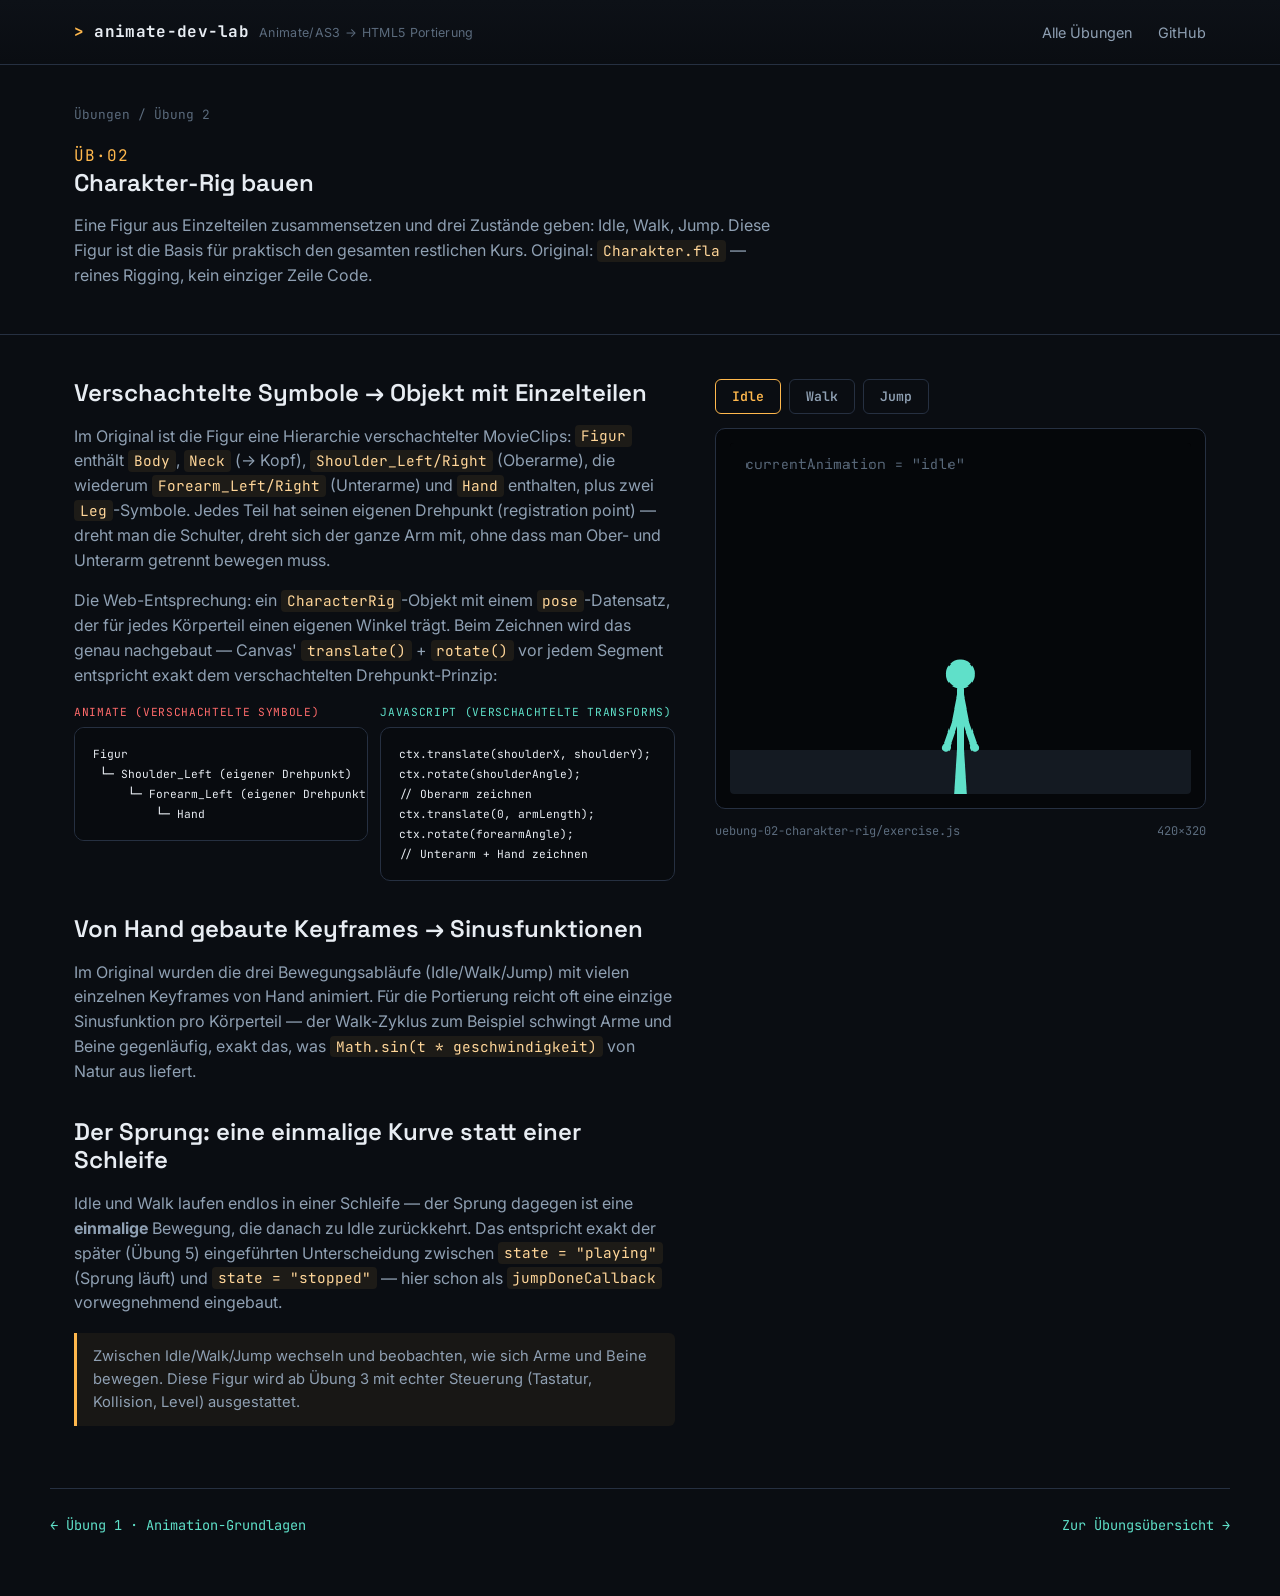
==== exercises/uebung-02-charakter-rig/index.html @ 0319c812 "added exercise 02" ====
<!DOCTYPE html>
<html lang="de">
<head>
<meta charset="UTF-8">
<meta name="viewport" content="width=device-width, initial-scale=1.0">
<title>Übung 2 · Charakter-Rig bauen — Animate/AS3 → HTML5 Game Dev Lab</title>
<link rel="preconnect" href="https://fonts.googleapis.com">
<link href="https://fonts.googleapis.com/css2?family=Space+Grotesk:wght@500;600;700&family=Inter:wght@400;500;600&family=JetBrains+Mono:wght@400;500;700&display=swap" rel="stylesheet">
<link rel="stylesheet" href="../../assets/css/site.css">
<link rel="stylesheet" href="exercise.css">
</head>
<body>

<header class="site-header">
  <div class="wrap">
    <div class="brand"><span class="dot">&gt;</span> animate-dev-lab <small>Animate/AS3 → HTML5 Portierung</small></div>
    <nav class="site-nav">
      <a href="../../index.html">Alle Übungen</a>
      <a href="https://github.com/Michdo93" target="_blank" rel="noopener">GitHub</a>
    </nav>
  </div>
</header>

<section class="chapter-hero">
  <div class="wrap">
    <div class="breadcrumb"><a href="../../index.html">Übungen</a> / Übung 2</div>
    <span class="readout">ÜB·02</span>
    <h1>Charakter-Rig bauen</h1>
    <p class="lede" style="color:var(--text-dim); max-width:70ch;">
      Eine Figur aus Einzelteilen zusammensetzen und drei Zustände geben:
      Idle, Walk, Jump. Diese Figur ist die Basis für praktisch den gesamten
      restlichen Kurs. Original: <code>Charakter.fla</code> — reines Rigging,
      kein einziger Zeile Code.
    </p>
  </div>
</section>

<main class="wrap">
  <div class="learn-grid">

    <div class="learn-col">
      <h2>Verschachtelte Symbole → Objekt mit Einzelteilen</h2>
      <p>
        Im Original ist die Figur eine Hierarchie verschachtelter
        MovieClips: <code>Figur</code> enthält <code>Body</code>,
        <code>Neck</code> (→ Kopf), <code>Shoulder_Left/Right</code>
        (Oberarme), die wiederum <code>Forearm_Left/Right</code> (Unterarme)
        und <code>Hand</code> enthalten, plus zwei <code>Leg</code>-Symbole.
        Jedes Teil hat seinen eigenen Drehpunkt (registration point) — dreht
        man die Schulter, dreht sich der ganze Arm mit, ohne dass man Ober-
        und Unterarm getrennt bewegen muss.
      </p>
      <p>
        Die Web-Entsprechung: ein <code>CharacterRig</code>-Objekt mit einem
        <code>pose</code>-Datensatz, der für jedes Körperteil einen eigenen
        Winkel trägt. Beim Zeichnen wird das genau nachgebaut — Canvas'
        <code>translate()</code> + <code>rotate()</code> vor jedem Segment
        entspricht exakt dem verschachtelten Drehpunkt-Prinzip:
      </p>
      <div class="compare">
        <div class="col old">
          <span class="tag">Animate (verschachtelte Symbole)</span>
          <pre><code>Figur
 └─ Shoulder_Left (eigener Drehpunkt)
     └─ Forearm_Left (eigener Drehpunkt)
         └─ Hand</code></pre>
        </div>
        <div class="col new">
          <span class="tag">JavaScript (verschachtelte Transforms)</span>
          <pre><code>ctx.translate(shoulderX, shoulderY);
ctx.rotate(shoulderAngle);
// Oberarm zeichnen
ctx.translate(0, armLength);
ctx.rotate(forearmAngle);
// Unterarm + Hand zeichnen</code></pre>
        </div>
      </div>

      <h2>Von Hand gebaute Keyframes → Sinusfunktionen</h2>
      <p>
        Im Original wurden die drei Bewegungsabläufe (Idle/Walk/Jump) mit
        vielen einzelnen Keyframes von Hand animiert. Für die Portierung
        reicht oft eine einzige Sinusfunktion pro Körperteil — der
        Walk-Zyklus zum Beispiel schwingt Arme und Beine gegenläufig, exakt
        das, was <code>Math.sin(t * geschwindigkeit)</code> von Natur aus
        liefert.
      </p>

      <h2>Der Sprung: eine einmalige Kurve statt einer Schleife</h2>
      <p>
        Idle und Walk laufen endlos in einer Schleife — der Sprung dagegen
        ist eine <strong>einmalige</strong> Bewegung, die danach zu Idle
        zurückkehrt. Das entspricht exakt der später (Übung 5) eingeführten
        Unterscheidung zwischen <code>state = "playing"</code> (Sprung läuft)
        und <code>state = "stopped"</code> — hier schon als
        <code>jumpDoneCallback</code> vorwegnehmend eingebaut.
      </p>

      <div class="callout">
        Zwischen Idle/Walk/Jump wechseln und beobachten, wie sich Arme und
        Beine bewegen. Diese Figur wird ab Übung 3 mit echter Steuerung
        (Tastatur, Kollision, Level) ausgestattet.
      </div>
    </div>

    <div class="stage-wrap">
      <div class="demo-buttons">
        <button class="btn ghost btn-active" data-state="idle">Idle</button>
        <button class="btn ghost" data-state="walk">Walk</button>
        <button class="btn ghost" data-state="jump">Jump</button>
      </div>
      <div class="stage-frame">
        <canvas id="stage" width="420" height="320"></canvas>
      </div>
      <p id="hint" class="controls-hint"></p>
      <div class="stage-caption">
        <span>uebung-02-charakter-rig/exercise.js</span>
        <span>420×320</span>
      </div>
    </div>

  </div>
</main>

<div class="chapter-footer-nav wrap">
  <a href="../uebung-01-animation-grundlagen/">← Übung 1 · Animation-Grundlagen</a>
  <a href="../../index.html">Zur Übungsübersicht →</a>
</div>

<script src="exercise.js"></script>
</body>
</html>
---- assets/css/site.css ----
/* ============================================================
   AS3 → HTML5 Game Dev Lab — shared design tokens & site chrome
   ============================================================ */

:root {
  /* color */
  --bg:            #0a0d12;
  --bg-raised:     #12171f;
  --bg-raised-2:   #1a212b;
  --line:          #263041;
  --text:          #e8edf3;
  --text-dim:      #8fa0b3;
  --text-faint:    #5b6b7d;
  --amber:         #ffb84d;
  --amber-dim:     #a67432;
  --teal:          #5fe0c9;
  --red:           #ff6b6b;

  /* type */
  --font-display: "Space Grotesk", "Segoe UI", sans-serif;
  --font-body:    "Inter", "Segoe UI", sans-serif;
  --font-mono:    "JetBrains Mono", "Consolas", monospace;

  /* layout */
  --maxw: 1180px;
  --radius: 10px;
}

* { box-sizing: border-box; }

html { scroll-behavior: smooth; }

@media (prefers-reduced-motion: reduce) {
  html { scroll-behavior: auto; }
  * { animation-duration: 0.001ms !important; animation-iteration-count: 1 !important; transition-duration: 0.001ms !important; }
}

body {
  margin: 0;
  background: var(--bg);
  color: var(--text);
  font-family: var(--font-body);
  line-height: 1.55;
  -webkit-font-smoothing: antialiased;
}

a { color: var(--teal); text-decoration: none; }
a:hover { text-decoration: underline; }
a:focus-visible, button:focus-visible, [tabindex]:focus-visible {
  outline: 2px solid var(--amber);
  outline-offset: 2px;
}

h1, h2, h3, h4 {
  font-family: var(--font-display);
  font-weight: 600;
  line-height: 1.2;
  margin: 0 0 0.5em;
  color: var(--text);
}

code, pre, kbd {
  font-family: var(--font-mono);
}

pre {
  background: #080b0f;
  border: 1px solid var(--line);
  border-radius: var(--radius);
  padding: 16px 18px;
  overflow-x: auto;
  font-size: 0.86rem;
  line-height: 1.6;
}

code {
  font-size: 0.9em;
  background: rgba(255,184,77,0.08);
  padding: 0.1em 0.4em;
  border-radius: 4px;
  color: #ffd699;
}
pre code { background: none; padding: 0; color: inherit; }

.wrap {
  max-width: var(--maxw);
  margin: 0 auto;
  padding: 0 24px;
}

/* ---------- site header ---------- */

.site-header {
  border-bottom: 1px solid var(--line);
  background: linear-gradient(180deg, #0d1117 0%, #0a0d12 100%);
  position: sticky;
  top: 0;
  z-index: 20;
  backdrop-filter: blur(6px);
}

.site-header .wrap {
  display: flex;
  align-items: center;
  justify-content: space-between;
  height: 64px;
}

.brand {
  display: flex;
  align-items: baseline;
  gap: 10px;
  font-family: var(--font-mono);
  font-weight: 700;
  letter-spacing: 0.02em;
  color: var(--text);
  font-size: 1rem;
}
.brand .dot { color: var(--amber); }
.brand small {
  font-family: var(--font-body);
  font-weight: 400;
  color: var(--text-faint);
  font-size: 0.78rem;
}

.site-nav a {
  color: var(--text-dim);
  font-size: 0.9rem;
  margin-left: 22px;
}
.site-nav a:hover { color: var(--amber); text-decoration: none; }

/* ---------- readout / LED chapter numbers ---------- */

.readout {
  font-family: var(--font-mono);
  font-variant-numeric: tabular-nums;
  letter-spacing: 0.06em;
  color: var(--amber);
}

/* ---------- hero ---------- */

.hero {
  position: relative;
  padding: 76px 0 56px;
  overflow: hidden;
  border-bottom: 1px solid var(--line);
}

.hero::before {
  /* subtle CRT scanlines, signature texture */
  content: "";
  position: absolute;
  inset: 0;
  background: repeating-linear-gradient(
    to bottom,
    rgba(255,184,77,0.035) 0px,
    rgba(255,184,77,0.035) 1px,
    transparent 1px,
    transparent 3px
  );
  pointer-events: none;
}

.hero .eyebrow {
  font-family: var(--font-mono);
  color: var(--teal);
  font-size: 0.82rem;
  letter-spacing: 0.08em;
  text-transform: uppercase;
  margin-bottom: 14px;
}

.hero h1 {
  font-size: clamp(2rem, 4.4vw, 3.1rem);
  max-width: 16ch;
}

.hero p.lede {
  color: var(--text-dim);
  max-width: 62ch;
  font-size: 1.05rem;
  margin-top: 14px;
}

.hero-progress {
  margin-top: 34px;
  font-family: var(--font-mono);
  font-size: 0.85rem;
  color: var(--text-faint);
}
.hero-progress .bar {
  display: inline-block;
  width: 220px;
  height: 6px;
  background: var(--bg-raised-2);
  border-radius: 3px;
  overflow: hidden;
  vertical-align: middle;
  margin-right: 10px;
}
.hero-progress .bar > span {
  display: block;
  height: 100%;
  background: linear-gradient(90deg, var(--amber-dim), var(--amber));
}

/* ---------- chapter grid ---------- */

.section-title {
  display: flex;
  align-items: baseline;
  gap: 12px;
  margin: 56px 0 18px;
}
.section-title h2 {
  font-size: 1.05rem;
  text-transform: uppercase;
  letter-spacing: 0.08em;
  color: var(--text-dim);
}
.section-title .rule {
  flex: 1;
  height: 1px;
  background: var(--line);
}

.book-group {
  margin-bottom: 6px;
}
.book-group-label {
  font-family: var(--font-mono);
  color: var(--text-faint);
  font-size: 0.78rem;
  letter-spacing: 0.08em;
  text-transform: uppercase;
  margin: 30px 0 12px;
}

.grid {
  display: grid;
  grid-template-columns: repeat(auto-fill, minmax(260px, 1fr));
  gap: 14px;
}

.card {
  background: var(--bg-raised);
  border: 1px solid var(--line);
  border-radius: var(--radius);
  padding: 18px 18px 16px;
  transition: border-color 0.15s ease, transform 0.15s ease;
  display: block;
  position: relative;
}
.card:hover {
  border-color: var(--amber-dim);
  transform: translateY(-2px);
  text-decoration: none;
}
.card.disabled {
  opacity: 0.5;
}
.card.disabled:hover { transform: none; border-color: var(--line); }

.card-top {
  display: flex;
  justify-content: space-between;
  align-items: flex-start;
  margin-bottom: 10px;
}

.card .num {
  font-family: var(--font-mono);
  color: var(--amber);
  font-size: 0.82rem;
}

.badge {
  font-family: var(--font-mono);
  font-size: 0.68rem;
  text-transform: uppercase;
  letter-spacing: 0.05em;
  padding: 2px 8px;
  border-radius: 20px;
  border: 1px solid var(--line);
  color: var(--text-faint);
}
.badge.live { color: #0a0d12; background: var(--teal); border-color: var(--teal); }
.badge.planned { color: var(--text-faint); }

.card h3 {
  font-size: 1.02rem;
  margin-bottom: 6px;
}
.card p {
  color: var(--text-dim);
  font-size: 0.86rem;
  margin: 0;
}

/* ---------- chapter page ---------- */

.chapter-hero {
  padding: 40px 0 30px;
  border-bottom: 1px solid var(--line);
}
.breadcrumb {
  font-family: var(--font-mono);
  font-size: 0.8rem;
  color: var(--text-faint);
  margin-bottom: 18px;
}
.breadcrumb a { color: var(--text-faint); }
.breadcrumb a:hover { color: var(--amber); }

.learn-grid {
  display: grid;
  grid-template-columns: 1.1fr 0.9fr;
  gap: 40px;
  padding: 44px 0;
  align-items: start;
}
@media (max-width: 900px) {
  .learn-grid { grid-template-columns: 1fr; }
}

.stage-wrap {
  position: sticky;
  top: 84px;
}

.stage-frame {
  background: #05070a;
  border: 1px solid var(--line);
  border-radius: var(--radius);
  padding: 14px;
}
.stage-frame canvas {
  display: block;
  width: 100%;
  height: auto;
  background: #000;
  border-radius: 4px;
  image-rendering: pixelated;
}
.stage-caption {
  display: flex;
  justify-content: space-between;
  font-family: var(--font-mono);
  font-size: 0.75rem;
  color: var(--text-faint);
  margin-top: 10px;
}
.stage-hud {
  display: flex;
  gap: 18px;
  font-family: var(--font-mono);
  font-size: 0.8rem;
  color: var(--amber);
  margin-top: 10px;
}

.learn-col h2 {
  font-size: 1.5rem;
  margin-top: 34px;
}
.learn-col h2:first-child { margin-top: 0; }
.learn-col p { color: var(--text-dim); }
.learn-col ul { color: var(--text-dim); padding-left: 1.2em; }
.learn-col li { margin-bottom: 6px; }

.compare {
  display: grid;
  grid-template-columns: 1fr 1fr;
  gap: 12px;
  margin: 14px 0 22px;
}
@media (max-width: 640px) { .compare { grid-template-columns: 1fr; } }
.compare .col { min-width: 0; }
.compare .col .tag {
  font-family: var(--font-mono);
  font-size: 0.7rem;
  text-transform: uppercase;
  letter-spacing: 0.06em;
  color: var(--text-faint);
  margin-bottom: 6px;
  display: block;
}
.compare .col.old .tag { color: var(--red); }
.compare .col.new .tag { color: var(--teal); }
.compare pre { margin: 0; font-size: 0.78rem; max-height: 320px; }

.callout {
  border-left: 3px solid var(--amber);
  background: rgba(255,184,77,0.06);
  padding: 12px 16px;
  border-radius: 0 6px 6px 0;
  color: var(--text-dim);
  font-size: 0.92rem;
  margin: 18px 0;
}

.controls-hint {
  font-family: var(--font-mono);
  font-size: 0.78rem;
  color: var(--text-faint);
  margin-top: 12px;
}
.controls-hint kbd {
  background: var(--bg-raised-2);
  border: 1px solid var(--line);
  border-radius: 4px;
  padding: 1px 7px;
  color: var(--text);
}

.btn {
  display: inline-block;
  font-family: var(--font-mono);
  font-size: 0.82rem;
  background: var(--amber);
  color: #14100a;
  padding: 8px 16px;
  border-radius: 6px;
  border: none;
  cursor: pointer;
  font-weight: 600;
}
.btn:hover { background: #ffc770; text-decoration: none; }
.btn.ghost {
  background: transparent;
  border: 1px solid var(--line);
  color: var(--text-dim);
}
.btn.ghost:hover { border-color: var(--amber-dim); color: var(--amber); }

.chapter-footer-nav {
  display: flex;
  justify-content: space-between;
  border-top: 1px solid var(--line);
  padding: 26px 0 60px;
  font-family: var(--font-mono);
  font-size: 0.85rem;
}

/* ---------- site footer ---------- */

.site-footer {
  border-top: 1px solid var(--line);
  padding: 30px 0 60px;
  color: var(--text-faint);
  font-size: 0.85rem;
}
.site-footer a { color: var(--text-dim); }
---- exercises/uebung-02-charakter-rig/exercise.css ----
.demo-buttons {
  display: flex;
  flex-wrap: wrap;
  gap: 8px;
  margin-bottom: 14px;
}
.demo-buttons .btn.ghost.btn-active {
  border-color: var(--amber);
  color: var(--amber);
}
#hint { margin-top: 10px; }
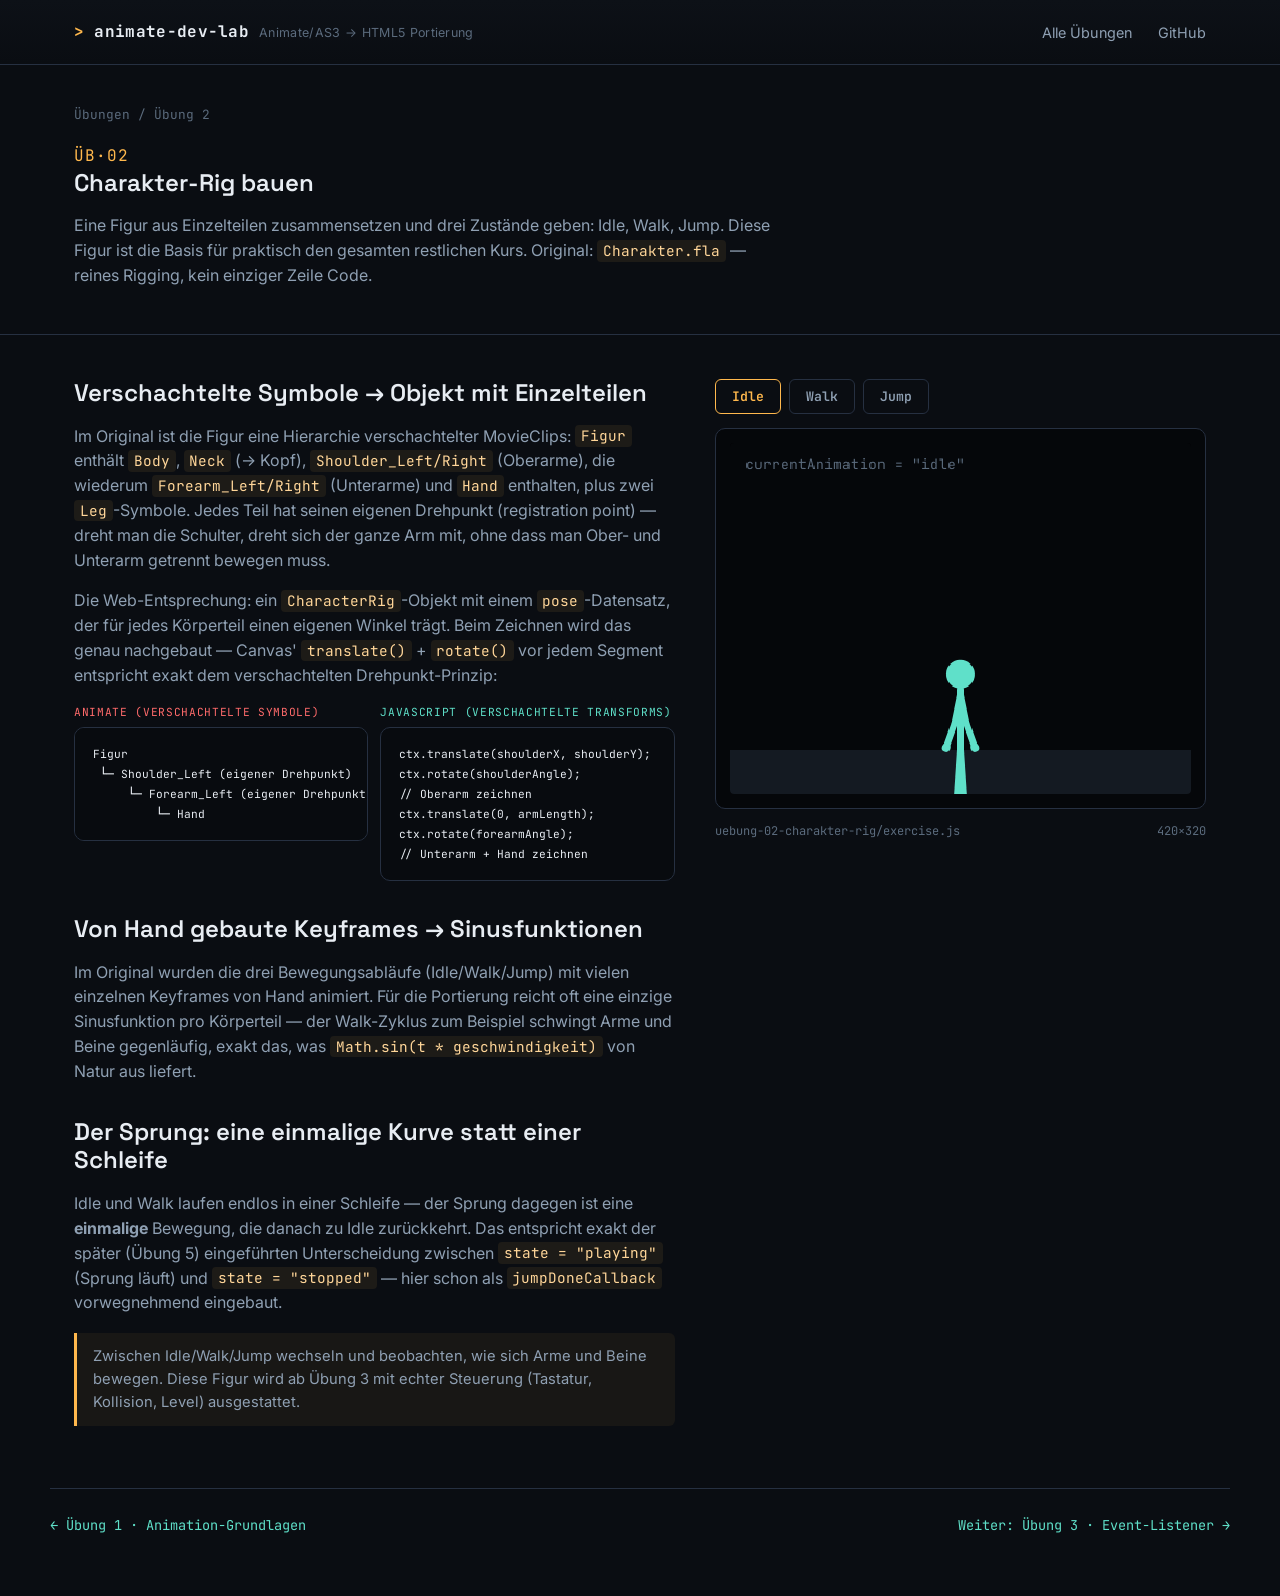
==== commit 7aa1facf: "added exercise 03" ====
--- a/exercises/uebung-02-charakter-rig/index.html
+++ b/exercises/uebung-02-charakter-rig/index.html
@@ -124,7 +124,7 @@
 
 <div class="chapter-footer-nav wrap">
   <a href="../uebung-01-animation-grundlagen/">← Übung 1 · Animation-Grundlagen</a>
-  <a href="../../index.html">Zur Übungsübersicht →</a>
+  <a href="../uebung-03-event-listener/">Weiter: Übung 3 · Event-Listener →</a>
 </div>
 
 <script src="exercise.js"></script>
